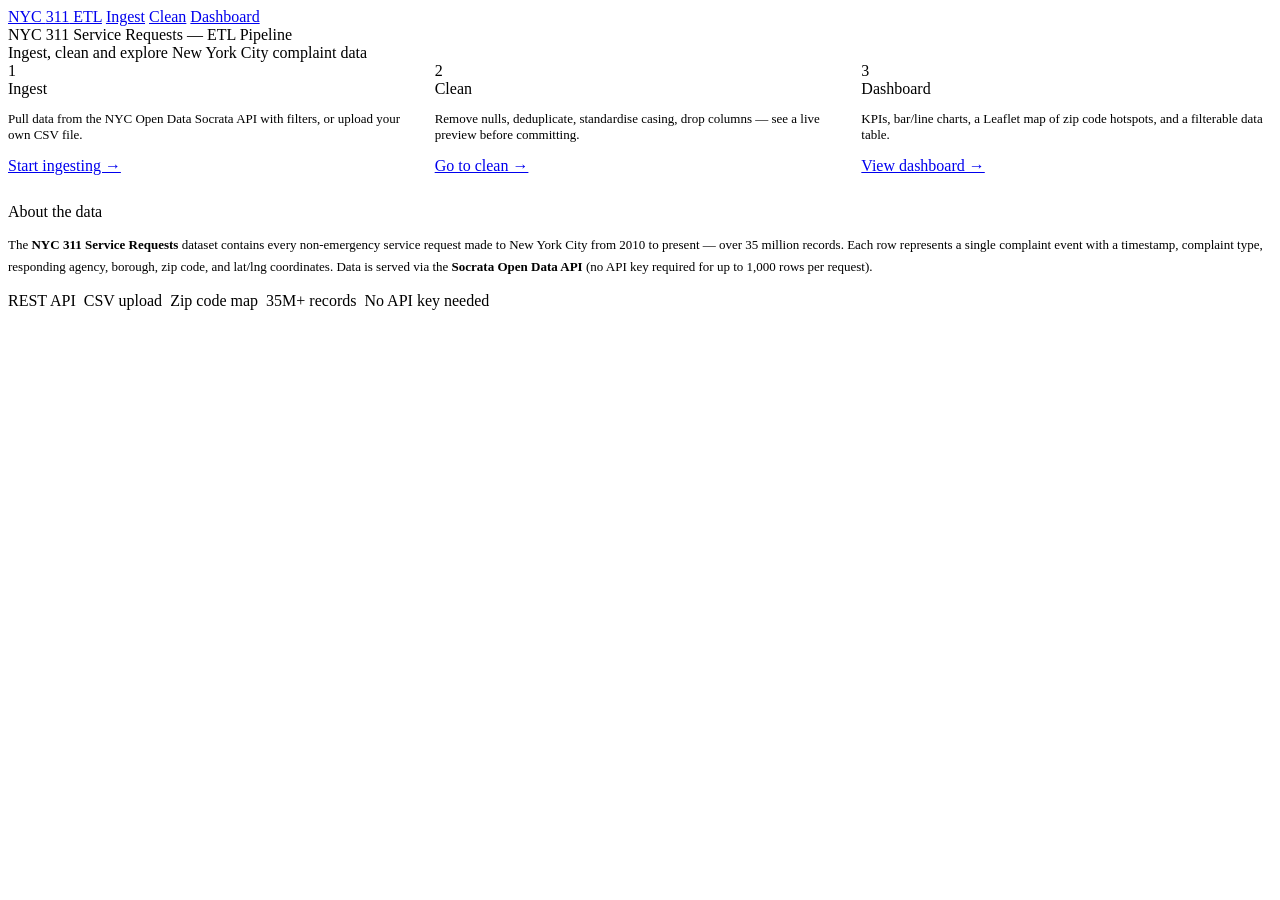
==== index.html @ c1f65f32 "Add files via upload" ====
<!DOCTYPE html>
<html lang="en">
<head>
<meta charset="UTF-8">
<meta name="viewport" content="width=device-width, initial-scale=1.0">
<title>NYC 311 ETL</title>
<link rel="stylesheet" href="css/style.css">
</head>
<body>

<nav class="nav">
  <a class="nav-brand" href="index.html">NYC <span>311</span> ETL</a>
  <a href="ingest.html">Ingest</a>
  <a href="clean.html">Clean</a>
  <a href="dashboard.html">Dashboard</a>
</nav>

<div class="page">
  <div class="page-header">
    <div class="page-title">NYC 311 Service Requests — ETL Pipeline</div>
    <div class="page-sub">Ingest, clean and explore New York City complaint data</div>
  </div>

  <div style="display:grid;grid-template-columns:repeat(auto-fit,minmax(280px,1fr));gap:16px;margin-bottom:28px">
    <div class="card" style="border-left:3px solid var(--accent)">
      <div class="card-title"><div class="icon">1</div> Ingest</div>
      <p style="font-size:13px;color:var(--text2);margin-bottom:14px">Pull data from the NYC Open Data Socrata API with filters, or upload your own CSV file.</p>
      <a href="ingest.html" class="btn btn-primary">Start ingesting →</a>
    </div>
    <div class="card" style="border-left:3px solid var(--warning)">
      <div class="card-title"><div class="icon" style="background:var(--warning-light);color:var(--warning)">2</div> Clean</div>
      <p style="font-size:13px;color:var(--text2);margin-bottom:14px">Remove nulls, deduplicate, standardise casing, drop columns — see a live preview before committing.</p>
      <a href="clean.html" class="btn">Go to clean →</a>
    </div>
    <div class="card" style="border-left:3px solid var(--success)">
      <div class="card-title"><div class="icon" style="background:var(--success-light);color:var(--success)">3</div> Dashboard</div>
      <p style="font-size:13px;color:var(--text2);margin-bottom:14px">KPIs, bar/line charts, a Leaflet map of zip code hotspots, and a filterable data table.</p>
      <a href="dashboard.html" class="btn">View dashboard →</a>
    </div>
  </div>

  <div class="card">
    <div class="card-title">About the data</div>
    <p style="font-size:13px;color:var(--text2);line-height:1.7">
      The <strong>NYC 311 Service Requests</strong> dataset contains every non-emergency service request made to New York City from 2010 to present — over 35 million records.
      Each row represents a single complaint event with a timestamp, complaint type, responding agency, borough, zip code, and lat/lng coordinates.
      Data is served via the <strong>Socrata Open Data API</strong> (no API key required for up to 1,000 rows per request).
    </p>
    <div style="display:flex;gap:8px;margin-top:14px;flex-wrap:wrap">
      <span class="tag tag-blue">REST API</span>
      <span class="tag tag-blue">CSV upload</span>
      <span class="tag tag-green">Zip code map</span>
      <span class="tag tag-amber">35M+ records</span>
      <span class="tag tag-gray">No API key needed</span>
    </div>
  </div>
</div>

<script src="js/app.js"></script>
</body>
</html>
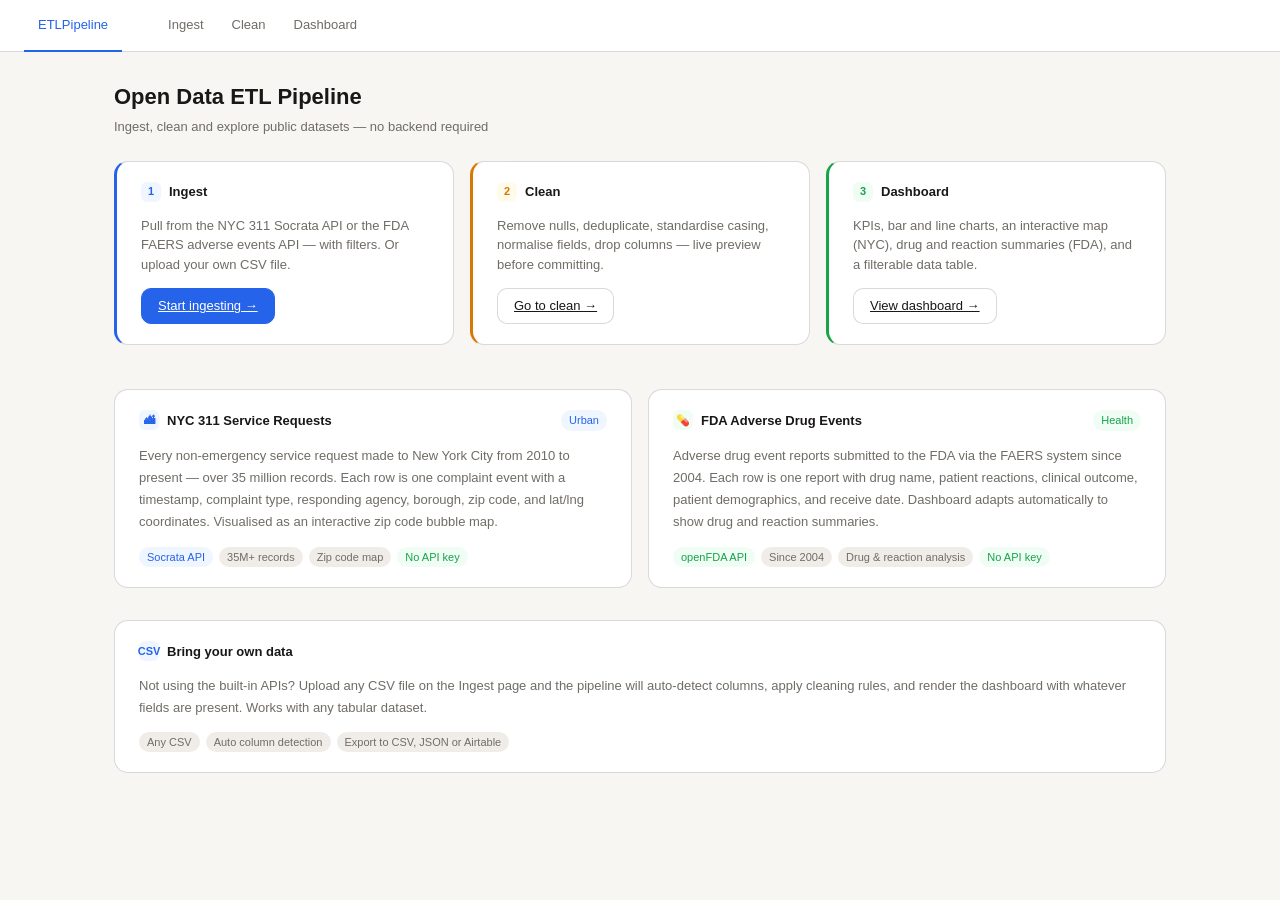
==== commit 263b579b: "Revise title and update content for ETL Pipeline Updated the title and navigation labels to reflect " ====
--- a/index.html
+++ b/index.html
@@ -3,13 +3,13 @@
 <head>
 <meta charset="UTF-8">
 <meta name="viewport" content="width=device-width, initial-scale=1.0">
-<title>NYC 311 ETL</title>
+<title>ETL Pipeline</title>
 <link rel="stylesheet" href="css/style.css">
 </head>
 <body>
 
 <nav class="nav">
-  <a class="nav-brand" href="index.html">NYC <span>311</span> ETL</a>
+  <a class="nav-brand" href="index.html">ETL <span>Pipeline</span></a>
   <a href="ingest.html">Ingest</a>
   <a href="clean.html">Clean</a>
   <a href="dashboard.html">Dashboard</a>
@@ -17,43 +17,79 @@
 
 <div class="page">
   <div class="page-header">
-    <div class="page-title">NYC 311 Service Requests — ETL Pipeline</div>
-    <div class="page-sub">Ingest, clean and explore New York City complaint data</div>
+    <div class="page-title">Open Data ETL Pipeline</div>
+    <div class="page-sub">Ingest, clean and explore public datasets — no backend required</div>
   </div>
 
+  <!-- Step cards -->
   <div style="display:grid;grid-template-columns:repeat(auto-fit,minmax(280px,1fr));gap:16px;margin-bottom:28px">
     <div class="card" style="border-left:3px solid var(--accent)">
       <div class="card-title"><div class="icon">1</div> Ingest</div>
-      <p style="font-size:13px;color:var(--text2);margin-bottom:14px">Pull data from the NYC Open Data Socrata API with filters, or upload your own CSV file.</p>
+      <p style="font-size:13px;color:var(--text2);margin-bottom:14px">Pull from the NYC 311 Socrata API or the FDA FAERS adverse events API — with filters. Or upload your own CSV file.</p>
       <a href="ingest.html" class="btn btn-primary">Start ingesting →</a>
     </div>
     <div class="card" style="border-left:3px solid var(--warning)">
       <div class="card-title"><div class="icon" style="background:var(--warning-light);color:var(--warning)">2</div> Clean</div>
-      <p style="font-size:13px;color:var(--text2);margin-bottom:14px">Remove nulls, deduplicate, standardise casing, drop columns — see a live preview before committing.</p>
+      <p style="font-size:13px;color:var(--text2);margin-bottom:14px">Remove nulls, deduplicate, standardise casing, normalise fields, drop columns — live preview before committing.</p>
       <a href="clean.html" class="btn">Go to clean →</a>
     </div>
     <div class="card" style="border-left:3px solid var(--success)">
       <div class="card-title"><div class="icon" style="background:var(--success-light);color:var(--success)">3</div> Dashboard</div>
-      <p style="font-size:13px;color:var(--text2);margin-bottom:14px">KPIs, bar/line charts, a Leaflet map of zip code hotspots, and a filterable data table.</p>
+      <p style="font-size:13px;color:var(--text2);margin-bottom:14px">KPIs, bar and line charts, an interactive map (NYC), drug and reaction summaries (FDA), and a filterable data table.</p>
       <a href="dashboard.html" class="btn">View dashboard →</a>
     </div>
   </div>
 
+  <!-- Data sources -->
+  <div style="display:grid;grid-template-columns:repeat(auto-fit,minmax(280px,1fr));gap:16px;margin-bottom:16px">
+
+    <div class="card">
+      <div class="card-title">
+        <div class="icon">🏙</div> NYC 311 Service Requests
+        <span class="tag tag-blue" style="margin-left:auto">Urban</span>
+      </div>
+      <p style="font-size:13px;color:var(--text2);line-height:1.7;margin-bottom:14px">
+        Every non-emergency service request made to New York City from 2010 to present — over 35 million records. Each row is one complaint event with a timestamp, complaint type, responding agency, borough, zip code, and lat/lng coordinates. Visualised as an interactive zip code bubble map.
+      </p>
+      <div style="display:flex;gap:6px;flex-wrap:wrap">
+        <span class="tag tag-blue">Socrata API</span>
+        <span class="tag tag-gray">35M+ records</span>
+        <span class="tag tag-gray">Zip code map</span>
+        <span class="tag tag-green">No API key</span>
+      </div>
+    </div>
+
+    <div class="card">
+      <div class="card-title">
+        <div class="icon" style="background:var(--success-light);color:var(--success)">💊</div> FDA Adverse Drug Events
+        <span class="tag tag-green" style="margin-left:auto">Health</span>
+      </div>
+      <p style="font-size:13px;color:var(--text2);line-height:1.7;margin-bottom:14px">
+        Adverse drug event reports submitted to the FDA via the FAERS system since 2004. Each row is one report with drug name, patient reactions, clinical outcome, patient demographics, and receive date. Dashboard adapts automatically to show drug and reaction summaries.
+      </p>
+      <div style="display:flex;gap:6px;flex-wrap:wrap">
+        <span class="tag tag-green">openFDA API</span>
+        <span class="tag tag-gray">Since 2004</span>
+        <span class="tag tag-gray">Drug &amp; reaction analysis</span>
+        <span class="tag tag-green">No API key</span>
+      </div>
+    </div>
+
+  </div>
+
+  <!-- CSV note -->
   <div class="card">
-    <div class="card-title">About the data</div>
+    <div class="card-title"><div class="icon">CSV</div> Bring your own data</div>
     <p style="font-size:13px;color:var(--text2);line-height:1.7">
-      The <strong>NYC 311 Service Requests</strong> dataset contains every non-emergency service request made to New York City from 2010 to present — over 35 million records.
-      Each row represents a single complaint event with a timestamp, complaint type, responding agency, borough, zip code, and lat/lng coordinates.
-      Data is served via the <strong>Socrata Open Data API</strong> (no API key required for up to 1,000 rows per request).
+      Not using the built-in APIs? Upload any CSV file on the Ingest page and the pipeline will auto-detect columns, apply cleaning rules, and render the dashboard with whatever fields are present. Works with any tabular dataset.
     </p>
-    <div style="display:flex;gap:8px;margin-top:14px;flex-wrap:wrap">
-      <span class="tag tag-blue">REST API</span>
-      <span class="tag tag-blue">CSV upload</span>
-      <span class="tag tag-green">Zip code map</span>
-      <span class="tag tag-amber">35M+ records</span>
-      <span class="tag tag-gray">No API key needed</span>
+    <div style="display:flex;gap:6px;margin-top:12px;flex-wrap:wrap">
+      <span class="tag tag-gray">Any CSV</span>
+      <span class="tag tag-gray">Auto column detection</span>
+      <span class="tag tag-gray">Export to CSV, JSON or Airtable</span>
     </div>
   </div>
+
 </div>
 
 <script src="js/app.js"></script>
--- a/css/style.css
+++ b/css/style.css
@@ -0,0 +1,358 @@
+:root {
+  --bg: #f7f6f3;
+  --surface: #ffffff;
+  --surface2: #f0ede8;
+  --border: rgba(0,0,0,0.08);
+  --border2: rgba(0,0,0,0.15);
+  --text: #1a1816;
+  --text2: #706c66;
+  --text3: #aaa89f;
+  --accent: #2563eb;
+  --accent-light: #eff6ff;
+  --success: #16a34a;
+  --success-light: #f0fdf4;
+  --warning: #d97706;
+  --warning-light: #fffbeb;
+  --danger: #dc2626;
+  --danger-light: #fef2f2;
+  --radius: 10px;
+  --radius-lg: 14px;
+}
+
+* { box-sizing: border-box; margin: 0; padding: 0; }
+
+body {
+  font-family: -apple-system, 'Helvetica Neue', sans-serif;
+  background: var(--bg);
+  color: var(--text);
+  font-size: 14px;
+  line-height: 1.5;
+}
+
+/* Nav */
+.nav {
+  background: var(--surface);
+  border-bottom: 0.5px solid var(--border2);
+  padding: 0 24px;
+  display: flex;
+  align-items: center;
+  gap: 0;
+  height: 52px;
+  position: sticky;
+  top: 0;
+  z-index: 100;
+}
+.nav-brand {
+  font-size: 15px;
+  font-weight: 600;
+  color: var(--text);
+  margin-right: 32px;
+  text-decoration: none;
+}
+.nav-brand span { color: var(--accent); }
+.nav a {
+  padding: 0 14px;
+  height: 52px;
+  display: flex;
+  align-items: center;
+  font-size: 13px;
+  color: var(--text2);
+  text-decoration: none;
+  border-bottom: 2px solid transparent;
+  transition: color .15s, border-color .15s;
+}
+.nav a:hover { color: var(--text); }
+.nav a.active { color: var(--accent); border-bottom-color: var(--accent); font-weight: 500; }
+.nav-badge {
+  background: var(--accent);
+  color: white;
+  font-size: 10px;
+  font-weight: 600;
+  padding: 1px 6px;
+  border-radius: 99px;
+  margin-left: 6px;
+}
+
+/* Page layout */
+.page { max-width: 1100px; margin: 0 auto; padding: 28px 24px; }
+.page-header { margin-bottom: 24px; }
+.page-title { font-size: 22px; font-weight: 600; color: var(--text); margin-bottom: 4px; }
+.page-sub { font-size: 13px; color: var(--text2); }
+
+/* Cards */
+.card {
+  background: var(--surface);
+  border: 0.5px solid var(--border2);
+  border-radius: var(--radius-lg);
+  padding: 20px 24px;
+  margin-bottom: 16px;
+}
+.card-title {
+  font-size: 13px;
+  font-weight: 600;
+  color: var(--text);
+  margin-bottom: 14px;
+  display: flex;
+  align-items: center;
+  gap: 8px;
+}
+.card-title .icon {
+  width: 20px; height: 20px;
+  background: var(--accent-light);
+  border-radius: 6px;
+  display: flex; align-items: center; justify-content: center;
+  font-size: 11px;
+  color: var(--accent);
+}
+
+/* KPI grid */
+.kpi-grid {
+  display: grid;
+  grid-template-columns: repeat(auto-fit, minmax(160px, 1fr));
+  gap: 12px;
+  margin-bottom: 16px;
+}
+.kpi {
+  background: var(--surface);
+  border: 0.5px solid var(--border2);
+  border-radius: var(--radius);
+  padding: 16px 18px;
+}
+.kpi-value {
+  font-size: 28px;
+  font-weight: 600;
+  color: var(--text);
+  letter-spacing: -0.5px;
+  line-height: 1.1;
+  margin-bottom: 4px;
+}
+.kpi-label { font-size: 12px; color: var(--text2); }
+.kpi-delta {
+  font-size: 11px;
+  margin-top: 4px;
+  font-weight: 500;
+}
+.kpi-delta.up { color: var(--success); }
+.kpi-delta.down { color: var(--danger); }
+
+/* Form controls */
+.form-row {
+  display: flex;
+  gap: 10px;
+  flex-wrap: wrap;
+  margin-bottom: 12px;
+  align-items: flex-end;
+}
+.field { display: flex; flex-direction: column; gap: 5px; flex: 1; min-width: 140px; }
+.field label { font-size: 11px; font-weight: 500; color: var(--text2); text-transform: uppercase; letter-spacing: .04em; }
+input, select {
+  height: 36px;
+  padding: 0 10px;
+  border: 0.5px solid var(--border2);
+  border-radius: var(--radius);
+  font-size: 13px;
+  font-family: inherit;
+  color: var(--text);
+  background: var(--surface);
+  outline: none;
+  transition: border-color .15s;
+  width: 100%;
+}
+input:focus, select:focus { border-color: var(--accent); }
+
+/* Buttons */
+.btn {
+  height: 36px;
+  padding: 0 16px;
+  border-radius: var(--radius);
+  font-size: 13px;
+  font-weight: 500;
+  font-family: inherit;
+  cursor: pointer;
+  border: 0.5px solid var(--border2);
+  background: var(--surface);
+  color: var(--text);
+  transition: background .15s, border-color .15s;
+  white-space: nowrap;
+  display: inline-flex;
+  align-items: center;
+  gap: 6px;
+}
+.btn:hover { background: var(--surface2); }
+.btn:active { transform: scale(0.98); }
+.btn-primary { background: var(--accent); color: white; border-color: var(--accent); }
+.btn-primary:hover { background: #1d4ed8; }
+.btn-success { background: var(--success); color: white; border-color: var(--success); }
+.btn-success:hover { background: #15803d; }
+.btn-danger { background: var(--danger); color: white; border-color: var(--danger); }
+.btn:disabled { opacity: 0.45; cursor: default; pointer-events: none; }
+
+/* Tags / badges */
+.tag {
+  display: inline-block;
+  padding: 2px 8px;
+  border-radius: 99px;
+  font-size: 11px;
+  font-weight: 500;
+}
+.tag-blue { background: var(--accent-light); color: var(--accent); }
+.tag-green { background: var(--success-light); color: var(--success); }
+.tag-amber { background: var(--warning-light); color: var(--warning); }
+.tag-red { background: var(--danger-light); color: var(--danger); }
+.tag-gray { background: var(--surface2); color: var(--text2); }
+
+/* Status / alerts */
+.alert {
+  padding: 10px 14px;
+  border-radius: var(--radius);
+  font-size: 13px;
+  margin-bottom: 12px;
+  display: flex;
+  align-items: center;
+  gap: 8px;
+}
+.alert-info { background: var(--accent-light); color: var(--accent); border: 0.5px solid #bfdbfe; }
+.alert-success { background: var(--success-light); color: var(--success); border: 0.5px solid #bbf7d0; }
+.alert-warning { background: var(--warning-light); color: var(--warning); border: 0.5px solid #fde68a; }
+.alert-error { background: var(--danger-light); color: var(--danger); border: 0.5px solid #fecaca; }
+
+/* Progress bar */
+.progress-wrap { background: var(--surface2); border-radius: 99px; height: 6px; overflow: hidden; margin: 8px 0; }
+.progress-bar { height: 100%; background: var(--accent); border-radius: 99px; transition: width .4s ease; }
+
+/* Table */
+.table-wrap { overflow-x: auto; }
+table { width: 100%; border-collapse: collapse; font-size: 13px; }
+th {
+  text-align: left;
+  padding: 8px 12px;
+  font-size: 11px;
+  font-weight: 600;
+  color: var(--text2);
+  text-transform: uppercase;
+  letter-spacing: .04em;
+  border-bottom: 0.5px solid var(--border2);
+  white-space: nowrap;
+  background: var(--surface2);
+}
+td {
+  padding: 9px 12px;
+  border-bottom: 0.5px solid var(--border);
+  color: var(--text);
+  max-width: 220px;
+  overflow: hidden;
+  text-overflow: ellipsis;
+  white-space: nowrap;
+}
+tr:last-child td { border-bottom: none; }
+tr:hover td { background: var(--surface2); }
+
+/* Step indicator */
+.steps {
+  display: flex;
+  align-items: center;
+  gap: 0;
+  margin-bottom: 28px;
+}
+.step {
+  display: flex;
+  align-items: center;
+  gap: 8px;
+  font-size: 13px;
+  color: var(--text3);
+}
+.step.active { color: var(--accent); font-weight: 500; }
+.step.done { color: var(--success); }
+.step-num {
+  width: 24px; height: 24px;
+  border-radius: 50%;
+  border: 1.5px solid currentColor;
+  display: flex; align-items: center; justify-content: center;
+  font-size: 11px;
+  font-weight: 600;
+  flex-shrink: 0;
+}
+.step.done .step-num { background: var(--success); color: white; border-color: var(--success); }
+.step.active .step-num { background: var(--accent); color: white; border-color: var(--accent); }
+.step-line { flex: 1; height: 1px; background: var(--border2); margin: 0 8px; }
+
+/* 2-col dashboard grid */
+.dash-grid {
+  display: grid;
+  grid-template-columns: 1fr 1fr;
+  gap: 16px;
+}
+@media (max-width: 768px) {
+  .dash-grid { grid-template-columns: 1fr; }
+  .form-row { flex-direction: column; }
+  .page { padding: 16px; }
+}
+
+/* Map */
+#map { height: 380px; border-radius: var(--radius); overflow: hidden; }
+
+/* Spinner */
+.spinner {
+  width: 18px; height: 18px;
+  border: 2px solid var(--border2);
+  border-top-color: var(--accent);
+  border-radius: 50%;
+  animation: spin .7s linear infinite;
+  display: inline-block;
+}
+@keyframes spin { to { transform: rotate(360deg); } }
+
+/* Cleaning rule row */
+.rule-row {
+  display: flex;
+  align-items: center;
+  gap: 10px;
+  padding: 8px 0;
+  border-bottom: 0.5px solid var(--border);
+}
+.rule-row:last-child { border-bottom: none; }
+.rule-label { flex: 1; font-size: 13px; }
+.rule-sub { font-size: 11px; color: var(--text3); }
+.toggle {
+  position: relative;
+  width: 36px; height: 20px;
+  flex-shrink: 0;
+}
+.toggle input { opacity: 0; width: 0; height: 0; }
+.toggle-track {
+  position: absolute; inset: 0;
+  background: var(--surface2);
+  border: 0.5px solid var(--border2);
+  border-radius: 99px;
+  cursor: pointer;
+  transition: background .2s;
+}
+.toggle input:checked + .toggle-track { background: var(--accent); border-color: var(--accent); }
+.toggle-thumb {
+  position: absolute;
+  top: 2px; left: 2px;
+  width: 16px; height: 16px;
+  background: white;
+  border-radius: 50%;
+  transition: transform .2s;
+  pointer-events: none;
+}
+.toggle input:checked ~ .toggle-thumb { transform: translateX(16px); }
+
+/* Column chip */
+.col-chip {
+  display: inline-flex;
+  align-items: center;
+  gap: 5px;
+  padding: 3px 8px 3px 10px;
+  border: 0.5px solid var(--border2);
+  border-radius: 99px;
+  font-size: 12px;
+  background: var(--surface);
+  margin: 3px;
+  cursor: pointer;
+  transition: background .1s;
+}
+.col-chip:hover { background: var(--surface2); }
+.col-chip.excluded { background: var(--danger-light); border-color: #fca5a5; color: var(--danger); text-decoration: line-through; }
+.col-chip .x { font-size: 10px; opacity: .5; }
